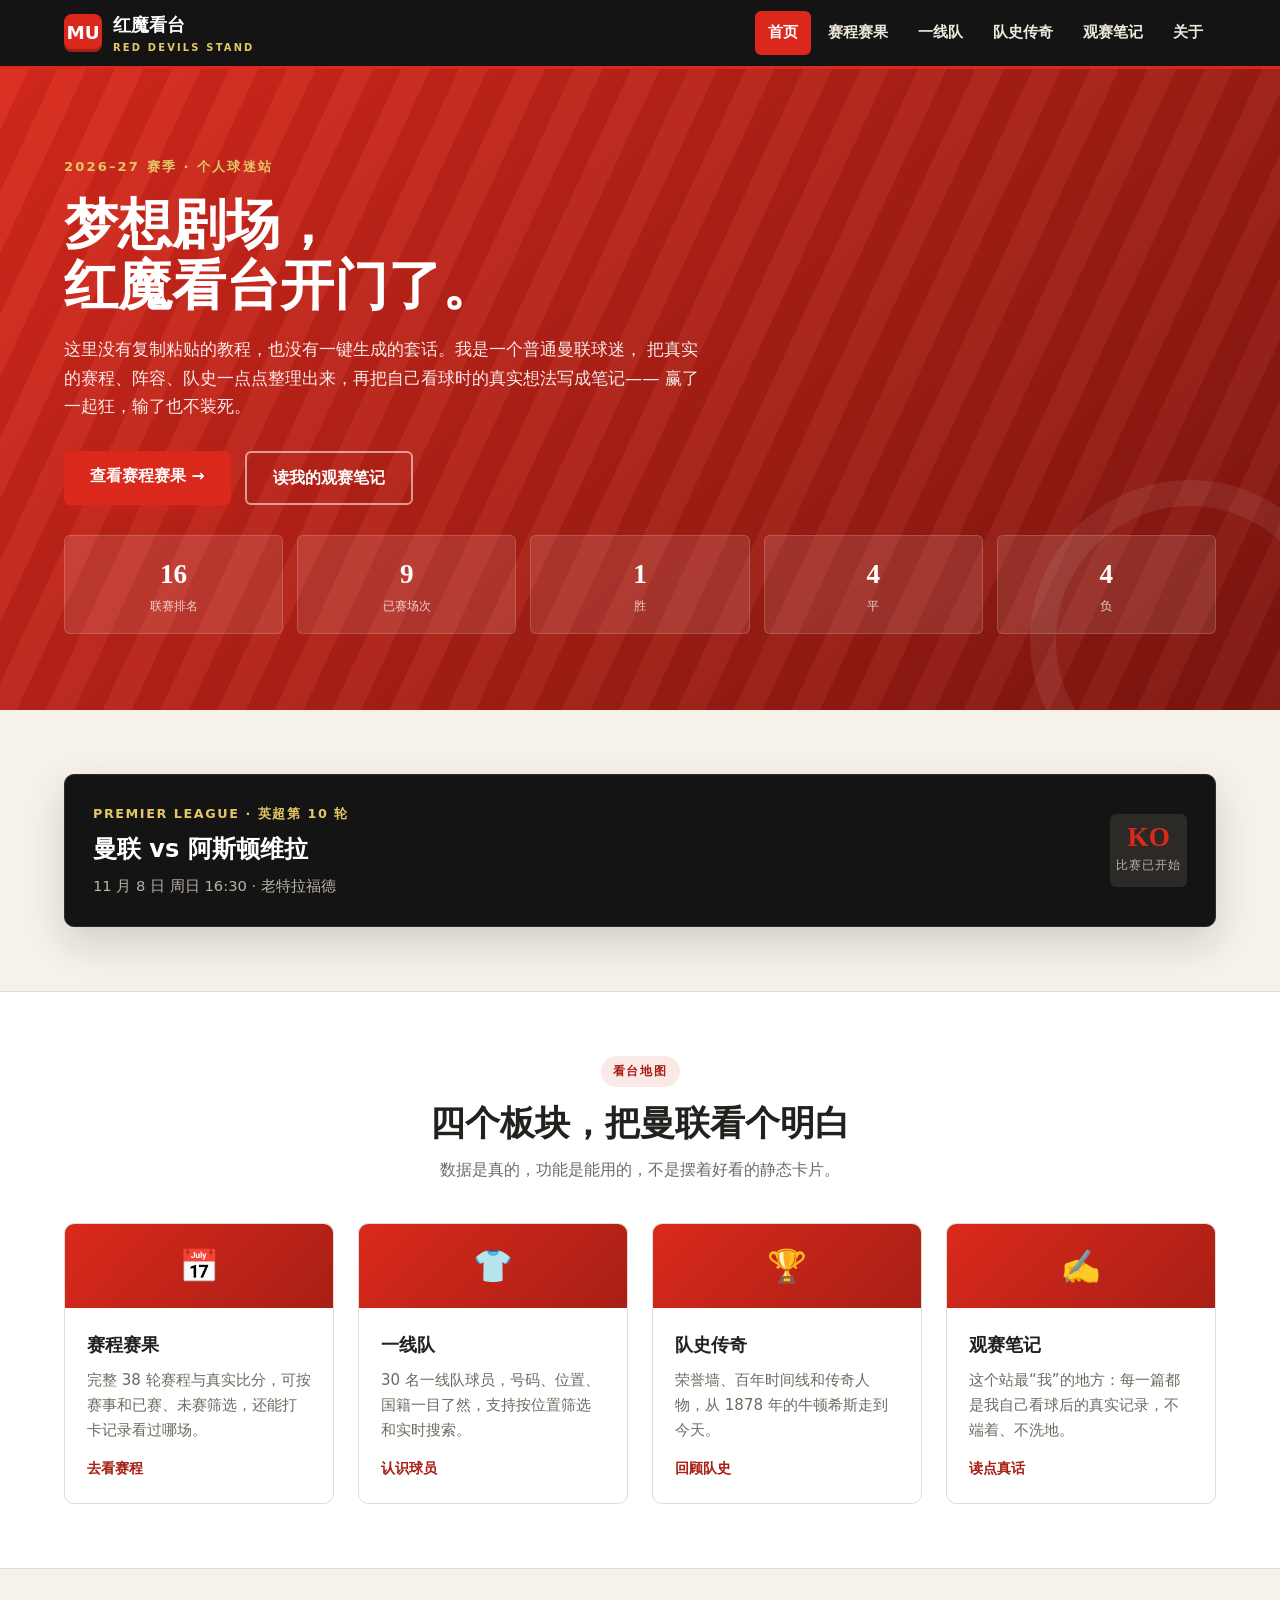
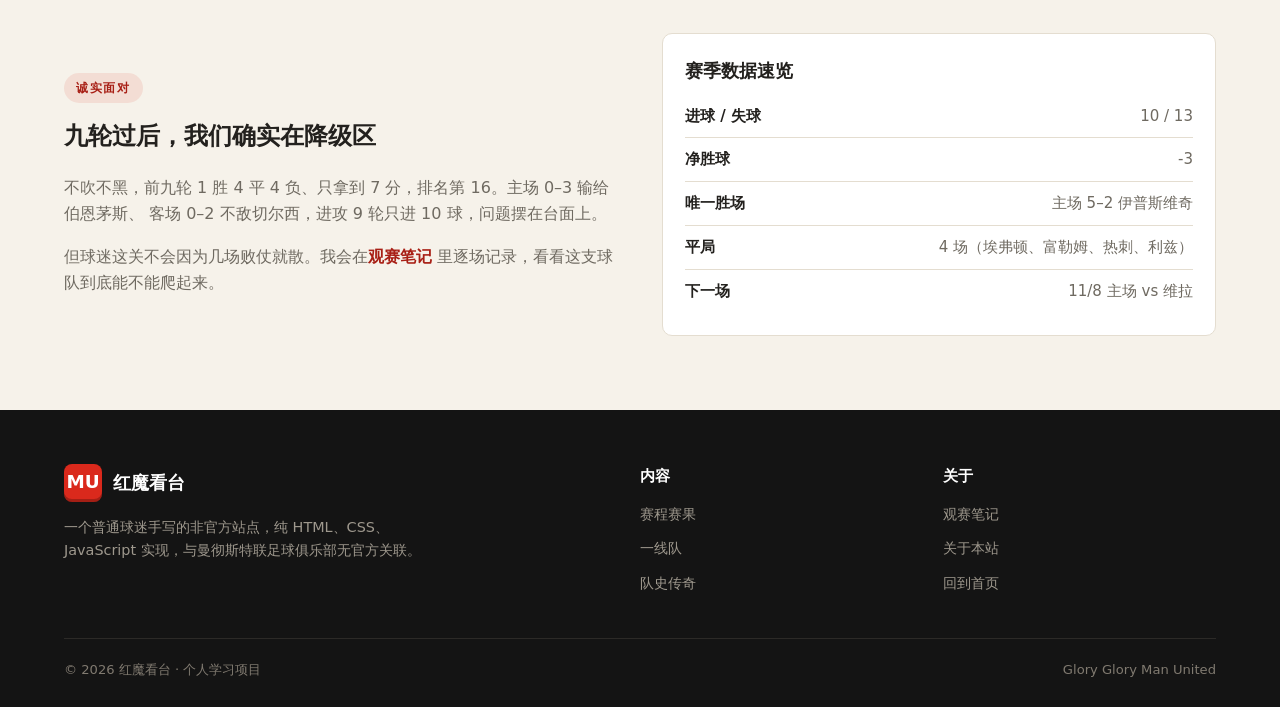
==== index.html @ fd23406c "完成首页：hero、实时倒计时、战绩快照与板块入口" ====
<!DOCTYPE html>
<html lang="zh-CN">
<head>
  <meta charset="UTF-8">
  <meta name="viewport" content="width=device-width, initial-scale=1.0">
  <title>红魔看台 · 曼联中文球迷站 | 首页</title>
  <meta name="description" content="一个普通曼联球迷自己写的中文站：真实赛程、一线队阵容、队史传奇与原创观赛笔记，全部手写并托管在 GitHub。">

  <!-- 站点图标 -->
  <link rel="icon" href="images/favicon-32.png" sizes="32x32">
  <link rel="apple-touch-icon" href="images/apple-touch-icon.png">

  <!-- 分享卡片 -->
  <meta property="og:title" content="红魔看台 · 曼联中文球迷站">
  <meta property="og:description" content="真实赛程、阵容、队史与原创观赛笔记，一个普通球迷手写的中文站。">
  <meta property="og:image" content="https://qianniu2007.github.io/red-devils-stand/images/og-image.jpg">
  <meta property="og:url" content="https://qianniu2007.github.io/red-devils-stand/">
  <meta property="og:type" content="website">
  <meta name="twitter:card" content="summary_large_image">

  <link rel="stylesheet" href="css/style.css">
</head>
<body>

  <!-- ===== 顶部导航 ===== -->
  <header class="site-header">
    <div class="container nav-bar">
      <a class="brand" href="index.html">
        <span class="crest">MU</span>
        <span>红魔看台<small>RED DEVILS STAND</small></span>
      </a>
      <button class="nav-toggle" aria-label="切换菜单" aria-expanded="false">
        <span></span><span></span><span></span>
      </button>
      <nav class="nav-links" aria-label="主导航">
        <a href="index.html">首页</a>
        <a href="schedule.html">赛程赛果</a>
        <a href="squad.html">一线队</a>
        <a href="legends.html">队史传奇</a>
        <a href="notes.html">观赛笔记</a>
        <a href="about.html">关于</a>
      </nav>
    </div>
  </header>

  <main>
    <!-- ===== Hero ===== -->
    <section class="hero">
      <div class="container">
        <span class="eyebrow">2026–27 赛季 · 个人球迷站</span>
        <h1>梦想剧场，<br>红魔看台开门了。</h1>
        <p class="lead">
          这里没有复制粘贴的教程，也没有一键生成的套话。我是一个普通曼联球迷，
          把真实的赛程、阵容、队史一点点整理出来，再把自己看球时的真实想法写成笔记——
          赢了一起狂，输了也不装死。
        </p>
        <div class="hero-actions">
          <a href="schedule.html" class="btn btn-primary">查看赛程赛果 →</a>
          <a href="notes.html" class="btn btn-ghost">读我的观赛笔记</a>
        </div>

        <!-- 战绩快照 -->
        <div class="stat-strip">
          <div class="stat-cell"><div class="v">16</div><div class="k">联赛排名</div></div>
          <div class="stat-cell"><div class="v">9</div><div class="k">已赛场次</div></div>
          <div class="stat-cell"><div class="v">1</div><div class="k">胜</div></div>
          <div class="stat-cell"><div class="v">4</div><div class="k">平</div></div>
          <div class="stat-cell"><div class="v">4</div><div class="k">负</div></div>
        </div>
      </div>
    </section>

    <!-- ===== 下一场倒计时 ===== -->
    <section class="section">
      <div class="container">
        <div class="countdown-card reveal">
          <div class="match-meta">
            <div class="comp">PREMIER LEAGUE · 英超第 10 轮</div>
            <h3>曼联 vs 阿斯顿维拉</h3>
            <p>11 月 8 日 周日 16:30 · 老特拉福德</p>
          </div>
          <div id="countdown" aria-label="距离比赛的倒计时"></div>
        </div>
      </div>
    </section>

    <!-- ===== 板块入口 ===== -->
    <section class="section alt">
      <div class="container">
        <div class="section-head center reveal">
          <span class="tag">看台地图</span>
          <h2>四个板块，把曼联看个明白</h2>
          <p>数据是真的，功能是能用的，不是摆着好看的静态卡片。</p>
        </div>
        <div class="grid grid-4">
          <article class="card module-card reveal">
            <div class="icon">📅</div>
            <div class="card-body">
              <h3>赛程赛果</h3>
              <p>完整 38 轮赛程与真实比分，可按赛事和已赛、未赛筛选，还能打卡记录看过哪场。</p>
              <a class="go" href="schedule.html">去看赛程</a>
            </div>
          </article>
          <article class="card module-card reveal">
            <div class="icon">👕</div>
            <div class="card-body">
              <h3>一线队</h3>
              <p>30 名一线队球员，号码、位置、国籍一目了然，支持按位置筛选和实时搜索。</p>
              <a class="go" href="squad.html">认识球员</a>
            </div>
          </article>
          <article class="card module-card reveal">
            <div class="icon">🏆</div>
            <div class="card-body">
              <h3>队史传奇</h3>
              <p>荣誉墙、百年时间线和传奇人物，从 1878 年的牛顿希斯走到今天。</p>
              <a class="go" href="legends.html">回顾队史</a>
            </div>
          </article>
          <article class="card module-card reveal">
            <div class="icon">✍️</div>
            <div class="card-body">
              <h3>观赛笔记</h3>
              <p>这个站最“我”的地方：每一篇都是我自己看球后的真实记录，不端着、不洗地。</p>
              <a class="go" href="notes.html">读点真话</a>
            </div>
          </article>
        </div>
      </div>
    </section>

    <!-- ===== 数据看赛季 ===== -->
    <section class="section">
      <div class="container">
        <div class="grid grid-2" style="align-items:center; gap:44px;">
          <div class="reveal">
            <span class="tag">诚实面对</span>
            <h2 style="margin-bottom:18px;">九轮过后，我们确实在降级区</h2>
            <p style="color:var(--muted); margin-bottom:16px;">
              不吹不黑，前九轮 1 胜 4 平 4 负、只拿到 7 分，排名第 16。主场 0–3 输给伯恩茅斯、
              客场 0–2 不敌切尔西，进攻 9 轮只进 10 球，问题摆在台面上。
            </p>
            <p style="color:var(--muted);">
              但球迷这关不会因为几场败仗就散。我会在<a href="notes.html" style="color:var(--red-dark);font-weight:700;">观赛笔记</a>
              里逐场记录，看看这支球队到底能不能爬起来。
            </p>
          </div>
          <div class="reveal">
            <div class="card">
              <div class="card-body">
                <h3>赛季数据速览</h3>
                <ul class="tech-list" style="border:none; padding:0;">
                  <li><span>进球 / 失球</span><span>10 / 13</span></li>
                  <li><span>净胜球</span><span>-3</span></li>
                  <li><span>唯一胜场</span><span>主场 5–2 伊普斯维奇</span></li>
                  <li><span>平局</span><span>4 场（埃弗顿、富勒姆、热刺、利兹）</span></li>
                  <li><span>下一场</span><span>11/8 主场 vs 维拉</span></li>
                </ul>
              </div>
            </div>
          </div>
        </div>
      </div>
    </section>
  </main>

  <!-- ===== 页脚 ===== -->
  <footer class="site-footer">
    <div class="container">
      <div class="footer-grid">
        <div>
          <a class="brand" href="index.html">
            <span class="crest">MU</span>
            <span>红魔看台</span>
          </a>
          <p>一个普通球迷手写的非官方站点，纯 HTML、CSS、JavaScript 实现，与曼彻斯特联足球俱乐部无官方关联。</p>
        </div>
        <div>
          <h4>内容</h4>
          <ul>
            <li><a href="schedule.html">赛程赛果</a></li>
            <li><a href="squad.html">一线队</a></li>
            <li><a href="legends.html">队史传奇</a></li>
          </ul>
        </div>
        <div>
          <h4>关于</h4>
          <ul>
            <li><a href="notes.html">观赛笔记</a></li>
            <li><a href="about.html">关于本站</a></li>
            <li><a href="index.html">回到首页</a></li>
          </ul>
        </div>
      </div>
      <div class="footer-bottom">
        <span>© <span data-year>2026</span> 红魔看台 · 个人学习项目</span>
        <span>Glory Glory Man United</span>
      </div>
    </div>
  </footer>

  <button class="to-top" aria-label="回到顶部">↑</button>
  <script src="data/team-data.js"></script>
  <script src="js/main.js"></script>
</body>
</html>
---- css/style.css ----
/* ============================================================
   红魔看台 · 样式表
   设计语言：曼联红 + 墨黑 + 米白 + 复古金，看台杂志风。
   全部手写，无任何框架。移动端优先的响应式布局。
   ============================================================ */

/* ---------- 设计变量 ---------- */
:root {
  --red: #DA291C;
  --red-dark: #A81F15;
  --red-deep: #7C150E;
  --gold: #C9A227;
  --gold-soft: #E3C766;
  --ink: #141414;
  --charcoal: #1F1D1B;
  --steel: #2C2A27;
  --cream: #F6F2EA;
  --paper: #FFFFFF;
  --line: #E4DDD0;
  --text: #23211E;
  --muted: #6F6A61;
  --win: #15803D;
  --draw: #9A6A12;
  --loss: #B91C1C;
  --shadow: 0 6px 22px rgba(20, 20, 20, 0.08);
  --shadow-lg: 0 16px 40px rgba(20, 20, 20, 0.16);
  --radius: 10px;
  --radius-sm: 6px;
  --maxw: 1180px;
  --font: "Segoe UI", "Microsoft YaHei", "PingFang SC", system-ui, -apple-system, sans-serif;
  --font-serif: Georgia, "Times New Roman", "Songti SC", serif;
}

/* ---------- 重置 ---------- */
*, *::before, *::after { margin: 0; padding: 0; box-sizing: border-box; }
html { scroll-behavior: smooth; -webkit-text-size-adjust: 100%; }
body {
  font-family: var(--font);
  color: var(--text);
  background: var(--cream);
  line-height: 1.65;
  font-size: 16px;
}
img { max-width: 100%; display: block; }
a { color: inherit; text-decoration: none; }
ul, ol { list-style: none; }
button { font-family: inherit; cursor: pointer; border: none; background: none; }
input, select { font-family: inherit; font-size: 1rem; }
:focus-visible { outline: 3px solid var(--gold); outline-offset: 2px; }

/* ---------- 通用容器 ---------- */
.container { width: 90%; max-width: var(--maxw); margin: 0 auto; }
.section { padding: 64px 0; }
.section.alt { background: var(--paper); border-top: 1px solid var(--line); border-bottom: 1px solid var(--line); }

.section-head { max-width: 720px; margin-bottom: 40px; }
.section-head.center { margin-left: auto; margin-right: auto; text-align: center; }
.tag {
  display: inline-block;
  font-size: 0.78rem;
  font-weight: 700;
  letter-spacing: 0.14em;
  text-transform: uppercase;
  color: var(--red-dark);
  background: rgba(218, 41, 28, 0.1);
  padding: 5px 12px;
  border-radius: 999px;
  margin-bottom: 14px;
}
.section-head h2 { font-size: clamp(1.5rem, 3.4vw, 2.2rem); line-height: 1.25; margin-bottom: 12px; }
.section-head p { color: var(--muted); }

/* ---------- 顶部导航 ---------- */
.site-header {
  position: sticky;
  top: 0;
  z-index: 100;
  background: var(--ink);
  border-bottom: 3px solid var(--red);
}
.nav-bar { display: flex; align-items: center; justify-content: space-between; min-height: 66px; }
.brand { display: flex; align-items: center; gap: 11px; color: #fff; font-weight: 800; font-size: 1.12rem; }
.brand .crest {
  width: 38px; height: 38px;
  display: grid; place-items: center;
  background: var(--red);
  border-radius: 8px;
  font-size: 1.15rem;
  box-shadow: inset 0 -3px 0 rgba(0,0,0,0.25);
}
.brand small { display: block; font-size: 0.62rem; letter-spacing: 0.22em; color: var(--gold-soft); font-weight: 600; }

.nav-links { display: flex; gap: 4px; }
.nav-links a {
  color: #EDE7DC;
  font-weight: 600;
  font-size: 0.95rem;
  padding: 9px 13px;
  border-radius: var(--radius-sm);
  transition: background 0.18s, color 0.18s;
}
.nav-links a:hover { background: rgba(218, 41, 28, 0.22); color: #fff; }
.nav-links a.active { background: var(--red); color: #fff; }

.nav-toggle { display: none; flex-direction: column; gap: 5px; padding: 8px; }
.nav-toggle span { width: 25px; height: 3px; background: #fff; border-radius: 2px; transition: transform 0.25s, opacity 0.25s; }
.nav-toggle.open span:nth-child(1) { transform: translateY(8px) rotate(45deg); }
.nav-toggle.open span:nth-child(2) { opacity: 0; }
.nav-toggle.open span:nth-child(3) { transform: translateY(-8px) rotate(-45deg); }

/* ---------- 按钮 ---------- */
.btn {
  display: inline-block;
  font-weight: 700;
  padding: 12px 26px;
  border-radius: var(--radius-sm);
  transition: transform 0.15s, box-shadow 0.18s, background 0.18s;
  font-size: 0.98rem;
}
.btn:active { transform: translateY(1px); }
.btn-primary { background: var(--red); color: #fff; box-shadow: 0 8px 20px rgba(218,41,28,0.32); }
.btn-primary:hover { background: var(--red-dark); }
.btn-ghost { background: transparent; color: #fff; border: 2px solid rgba(255,255,255,0.55); }
.btn-ghost:hover { border-color: #fff; background: rgba(255,255,255,0.1); }
.btn-dark { background: var(--ink); color: #fff; }
.btn-dark:hover { background: var(--charcoal); }

/* ---------- 首页 Hero ---------- */
.hero {
  position: relative;
  color: #fff;
  background:
    repeating-linear-gradient(115deg, rgba(255,255,255,0.035) 0 26px, rgba(0,0,0,0.05) 26px 52px),
    linear-gradient(135deg, var(--red) 0%, var(--red-dark) 55%, var(--red-deep) 100%);
  padding: 84px 0 76px;
  overflow: hidden;
}
.hero::after {
  content: "";
  position: absolute; right: -70px; bottom: -90px;
  width: 320px; height: 320px;
  border: 26px solid rgba(255,255,255,0.07);
  border-radius: 50%;
}
.hero .eyebrow { font-size: 0.82rem; letter-spacing: 0.16em; color: var(--gold-soft); font-weight: 700; }
.hero h1 { font-size: clamp(2rem, 5.4vw, 3.4rem); line-height: 1.12; margin: 16px 0 18px; font-weight: 800; }
.hero .lead { max-width: 640px; color: rgba(255,255,255,0.9); font-size: 1.08rem; }
.hero-actions { display: flex; flex-wrap: wrap; gap: 14px; margin-top: 30px; }

/* ---------- 倒计时 ---------- */
.countdown-card {
  background: var(--ink);
  border: 1px solid var(--steel);
  border-radius: var(--radius);
  padding: 28px;
  color: #fff;
  display: grid;
  grid-template-columns: 1fr auto;
  gap: 20px;
  align-items: center;
  box-shadow: var(--shadow-lg);
}
.countdown-card .match-meta .comp { color: var(--gold-soft); font-size: 0.8rem; font-weight: 700; letter-spacing: 0.12em; }
.countdown-card .match-meta h3 { font-size: 1.5rem; margin: 6px 0 4px; }
.countdown-card .match-meta p { color: #B9B2A6; font-size: 0.92rem; }
#countdown { display: flex; gap: 10px; }
#countdown .unit { text-align: center; min-width: 62px; background: var(--steel); border-radius: var(--radius-sm); padding: 10px 6px; }
#countdown .num { display: block; font-size: 1.7rem; font-weight: 800; color: var(--red); font-family: var(--font-serif); line-height: 1; }
#countdown .unit-label { font-size: 0.72rem; color: #B9B2A6; letter-spacing: 0.08em; }

/* ---------- 战绩快照 ---------- */
.stat-strip { display: grid; grid-template-columns: repeat(5, 1fr); gap: 14px; margin-top: 30px; }
.stat-cell { background: rgba(255,255,255,0.1); border: 1px solid rgba(255,255,255,0.16); border-radius: var(--radius-sm); padding: 16px 10px; text-align: center; }
.stat-cell .v { font-size: 1.7rem; font-weight: 800; font-family: var(--font-serif); }
.stat-cell .k { font-size: 0.78rem; color: rgba(255,255,255,0.78); }

/* ---------- 卡片网格 ---------- */
.grid { display: grid; gap: 24px; }
.grid-3 { grid-template-columns: repeat(3, 1fr); }
.grid-4 { grid-template-columns: repeat(4, 1fr); }
.grid-2 { grid-template-columns: repeat(2, 1fr); }

.card {
  background: var(--paper);
  border: 1px solid var(--line);
  border-radius: var(--radius);
  overflow: hidden;
  transition: transform 0.18s, box-shadow 0.18s;
}
.card:hover { transform: translateY(-4px); box-shadow: var(--shadow); }
.card .card-body { padding: 22px; }
.card h3 { font-size: 1.15rem; margin-bottom: 8px; }
.card p { color: var(--muted); font-size: 0.94rem; }
.card .go { display: inline-block; margin-top: 14px; color: var(--red-dark); font-weight: 700; font-size: 0.9rem; }
.card .go:hover { text-decoration: underline; }
.module-card .icon {
  height: 84px; display: grid; place-items: center;
  font-size: 2rem; font-weight: 800; color: #fff;
  background: linear-gradient(135deg, var(--red), var(--red-dark));
  font-family: var(--font-serif);
}

/* ---------- 筛选控件 ---------- */
.filter-bar { display: flex; flex-wrap: wrap; gap: 10px; margin-bottom: 28px; align-items: center; }
.filter-btn {
  padding: 8px 18px;
  border-radius: 999px;
  border: 2px solid var(--line);
  background: var(--paper);
  color: var(--muted);
  font-weight: 700;
  font-size: 0.9rem;
  transition: all 0.16s;
}
.filter-btn:hover { border-color: var(--red); color: var(--red-dark); }
.filter-btn.active { background: var(--ink); border-color: var(--ink); color: #fff; }
.search-box { margin-left: auto; position: relative; }
.search-box input {
  padding: 10px 14px 10px 38px;
  border: 2px solid var(--line);
  border-radius: 999px;
  background: var(--paper);
  width: 230px;
  transition: border-color 0.16s;
}
.search-box input:focus { border-color: var(--red); outline: none; }
.search-box::before { content: "🔍"; position: absolute; left: 13px; top: 50%; transform: translateY(-50%); font-size: 0.85rem; }

/* ---------- 赛程列表 ---------- */
.match-list { display: grid; gap: 12px; }
.match-row {
  display: grid;
  grid-template-columns: 118px 40px 1fr auto 1fr;
  align-items: center;
  gap: 14px;
  background: var(--paper);
  border: 1px solid var(--line);
  border-radius: var(--radius-sm);
  padding: 14px 18px;
  transition: box-shadow 0.16s;
}
.match-row:hover { box-shadow: var(--shadow); }
.match-row .date { font-size: 0.85rem; color: var(--muted); }
.match-row .date .d { display: block; font-weight: 800; color: var(--text); font-size: 1.02rem; }
.badge {
  width: 34px; height: 34px;
  display: grid; place-items: center;
  border-radius: 50%;
  font-weight: 800; color: #fff; font-size: 0.82rem;
}
.badge.win { background: var(--win); }
.badge.draw { background: var(--draw); }
.badge.loss { background: var(--loss); }
.badge.ucl { background: var(--ink); }
.team { font-weight: 600; }
.team.home { text-align: right; }
.team .u-tag { color: var(--red); font-size: 0.75rem; font-weight: 800; margin-left: 6px; }
.score {
  font-family: var(--font-serif);
  font-weight: 800; font-size: 1.25rem;
  background: var(--cream);
  border: 1px solid var(--line);
  border-radius: var(--radius-sm);
  padding: 5px 14px;
  text-align: center;
  min-width: 72px;
}
.score.unplayed { color: var(--muted); background: transparent; font-family: var(--font); font-weight: 600; font-size: 0.9rem; }
.match-venue { font-size: 0.8rem; color: var(--muted); text-align: right; }
.check-btn {
  justify-self: end;
  font-size: 0.82rem; font-weight: 700;
  padding: 7px 14px; border-radius: 999px;
  border: 2px solid var(--line); color: var(--muted);
  transition: all 0.15s;
}
.check-btn:hover { border-color: var(--red); color: var(--red-dark); }
.check-btn.watched { background: var(--win); border-color: var(--win); color: #fff; }
.empty-note { text-align: center; color: var(--muted); padding: 50px 0; font-size: 1rem; }

/* ---------- 阵容卡片 ---------- */
.player-card {
  background: var(--paper);
  border: 1px solid var(--line);
  border-radius: var(--radius);
  padding: 20px 16px;
  text-align: center;
  position: relative;
  transition: transform 0.17s, box-shadow 0.17s;
}
.player-card:hover { transform: translateY(-4px); box-shadow: var(--shadow); }
.player-card .number {
  font-family: var(--font-serif);
  font-size: 2.4rem; font-weight: 800;
  color: var(--red);
  line-height: 1;
}
.player-card .pname { font-weight: 700; margin-top: 10px; font-size: 1.02rem; }
.player-card .nation { font-size: 0.82rem; color: var(--muted); margin-top: 3px; }
.player-card .pos-tag {
  position: absolute; top: 12px; left: 12px;
  font-size: 0.68rem; font-weight: 800; letter-spacing: 0.1em;
  background: var(--ink); color: #fff;
  padding: 3px 8px; border-radius: 5px;
}
.player-card .captain { position: absolute; top: 12px; right: 12px; font-size: 0.85rem; }

/* ---------- 荣誉墙 ---------- */
.honour-grid { display: grid; grid-template-columns: repeat(3, 1fr); gap: 22px; }
.honour-card {
  background: var(--ink);
  color: #fff;
  border-radius: var(--radius);
  padding: 30px 22px;
  text-align: center;
  border-top: 4px solid var(--gold);
}
.honour-card .big { font-size: 3rem; font-weight: 800; font-family: var(--font-serif); color: var(--gold-soft); line-height: 1; }
.honour-card h3 { margin: 12px 0 6px; font-size: 1.08rem; }
.honour-card p { color: #B9B2A6; font-size: 0.85rem; }

/* ---------- 时间线 ---------- */
.timeline { position: relative; padding-left: 30px; }
.timeline::before { content: ""; position: absolute; left: 8px; top: 6px; bottom: 6px; width: 3px; background: var(--line); }
.timeline-item { position: relative; margin-bottom: 30px; }
.timeline-item::before {
  content: ""; position: absolute; left: -30px; top: 4px;
  width: 19px; height: 19px; border-radius: 50%;
  background: var(--red); border: 4px solid var(--cream);
  box-shadow: 0 0 0 2px var(--red);
}
.timeline-item .when { font-weight: 800; color: var(--red-dark); font-size: 0.92rem; }
.timeline-item h4 { margin: 4px 0; font-size: 1.12rem; }
.timeline-item p { color: var(--muted); font-size: 0.94rem; }

/* ---------- 传奇卡片 ---------- */
.legend-card { background: var(--paper); border: 1px solid var(--line); border-radius: var(--radius); padding: 24px; }
.legend-card .era { font-size: 0.8rem; color: var(--gold); font-weight: 700; letter-spacing: 0.08em; }
.legend-card h3 { margin: 6px 0 2px; font-size: 1.2rem; }
.legend-card .lpos { font-size: 0.82rem; color: var(--muted); margin-bottom: 12px; }
.legend-card p { font-size: 0.92rem; color: var(--text); }

/* ---------- 观赛笔记 ---------- */
.note-article { background: var(--paper); border: 1px solid var(--line); border-radius: var(--radius); padding: 34px; margin-bottom: 26px; }
.note-article .meta { display: flex; flex-wrap: wrap; gap: 10px; align-items: center; margin-bottom: 16px; font-size: 0.84rem; color: var(--muted); }
.note-article h2 { font-size: 1.5rem; line-height: 1.3; margin-bottom: 16px; }
.note-article p { margin-bottom: 14px; }
.note-article blockquote {
  border-left: 4px solid var(--red);
  background: var(--cream);
  padding: 14px 18px;
  margin: 18px 0;
  border-radius: 0 var(--radius-sm) var(--radius-sm) 0;
  font-style: italic;
  color: var(--charcoal);
}
.note-label { display: inline-block; font-size: 0.75rem; font-weight: 700; background: rgba(218,41,28,0.1); color: var(--red-dark); padding: 3px 10px; border-radius: 999px; }
.placeholder-note {
  border: 2px dashed var(--line);
  border-radius: var(--radius);
  padding: 40px; text-align: center; color: var(--muted);
  background: rgba(255,255,255,0.5);
}

/* ---------- 关于页 ---------- */
.about-grid { display: grid; grid-template-columns: 1.4fr 1fr; gap: 40px; align-items: start; }
.about-text p { margin-bottom: 16px; }
.tech-list { background: var(--paper); border: 1px solid var(--line); border-radius: var(--radius); padding: 26px; }
.tech-list h3 { margin-bottom: 14px; }
.tech-list li { padding: 9px 0; border-bottom: 1px solid var(--line); font-size: 0.94rem; display: flex; justify-content: space-between; gap: 12px; }
.tech-list li:last-child { border-bottom: none; }
.tech-list li span:first-child { font-weight: 700; }
.tech-list li span:last-child { color: var(--muted); text-align: right; }

/* ---------- 页脚 ---------- */
.site-footer { background: var(--ink); color: #CFC9BE; padding: 54px 0 26px; margin-top: 10px; }
.footer-grid { display: grid; grid-template-columns: 2fr 1fr 1fr; gap: 30px; margin-bottom: 34px; }
.site-footer .brand { margin-bottom: 14px; }
.site-footer p { font-size: 0.9rem; color: #9E988D; max-width: 380px; }
.site-footer h4 { color: #fff; font-size: 0.95rem; margin-bottom: 12px; }
.site-footer li { margin-bottom: 8px; }
.site-footer li a { font-size: 0.9rem; color: #9E988D; }
.site-footer li a:hover { color: var(--red); }
.footer-bottom { border-top: 1px solid var(--steel); padding-top: 20px; display: flex; justify-content: space-between; flex-wrap: wrap; gap: 10px; font-size: 0.82rem; color: #807A70; }

/* ---------- 回到顶部 ---------- */
.to-top {
  position: fixed; right: 24px; bottom: 24px;
  width: 46px; height: 46px; border-radius: 50%;
  background: var(--red); color: #fff;
  font-size: 1.2rem; font-weight: 800;
  box-shadow: var(--shadow-lg);
  opacity: 0; visibility: hidden;
  transition: opacity 0.2s, transform 0.2s;
  z-index: 90;
}
.to-top.show { opacity: 1; visibility: visible; }
.to-top:hover { background: var(--red-dark); transform: translateY(-3px); }

/* ---------- 入场动画 ---------- */
.reveal { opacity: 0; transform: translateY(24px); transition: opacity 0.6s ease, transform 0.6s ease; }
.reveal.in { opacity: 1; transform: none; }

/* ---------- 响应式 ---------- */
@media (max-width: 960px) {
  .grid-4 { grid-template-columns: repeat(2, 1fr); }
  .grid-3 { grid-template-columns: repeat(2, 1fr); }
  .honour-grid { grid-template-columns: repeat(2, 1fr); }
  .about-grid { grid-template-columns: 1fr; }
  .footer-grid { grid-template-columns: 1fr 1fr; }
}

@media (max-width: 760px) {
  .nav-toggle { display: flex; }
  .nav-links {
    position: absolute; top: 66px; left: 0; right: 0;
    flex-direction: column; gap: 0;
    background: var(--ink);
    border-bottom: 3px solid var(--red);
    max-height: 0; overflow: hidden;
    transition: max-height 0.3s ease;
  }
  .nav-links.open { max-height: 420px; }
  .nav-links a { padding: 15px 6%; border-radius: 0; border-bottom: 1px solid var(--steel); }

  .countdown-card { grid-template-columns: 1fr; }
  #countdown { flex-wrap: wrap; }
  .stat-strip { grid-template-columns: repeat(2, 1fr); }
  .grid-2, .grid-3, .grid-4, .honour-grid { grid-template-columns: 1fr; }
  .search-box { margin-left: 0; width: 100%; }
  .search-box input { width: 100%; }

  .match-row { grid-template-columns: 1fr auto; gap: 10px; }
  .match-row .date { grid-column: 1 / -1; }
  .match-row .badge { display: none; }
  .match-row .team.home { text-align: left; order: 2; }
  .match-row .score { order: 3; }
  .match-row .team.away { order: 4; }
  .match-row .match-venue, .check-btn { grid-column: 1 / -1; text-align: left; justify-self: start; }
  .footer-grid { grid-template-columns: 1fr; }
  .note-article { padding: 24px 18px; }
}

@media (prefers-reduced-motion: reduce) {
  html { scroll-behavior: auto; }
  *, *::before, *::after { transition: none !important; animation: none !important; }
  .reveal { opacity: 1; transform: none; }
}
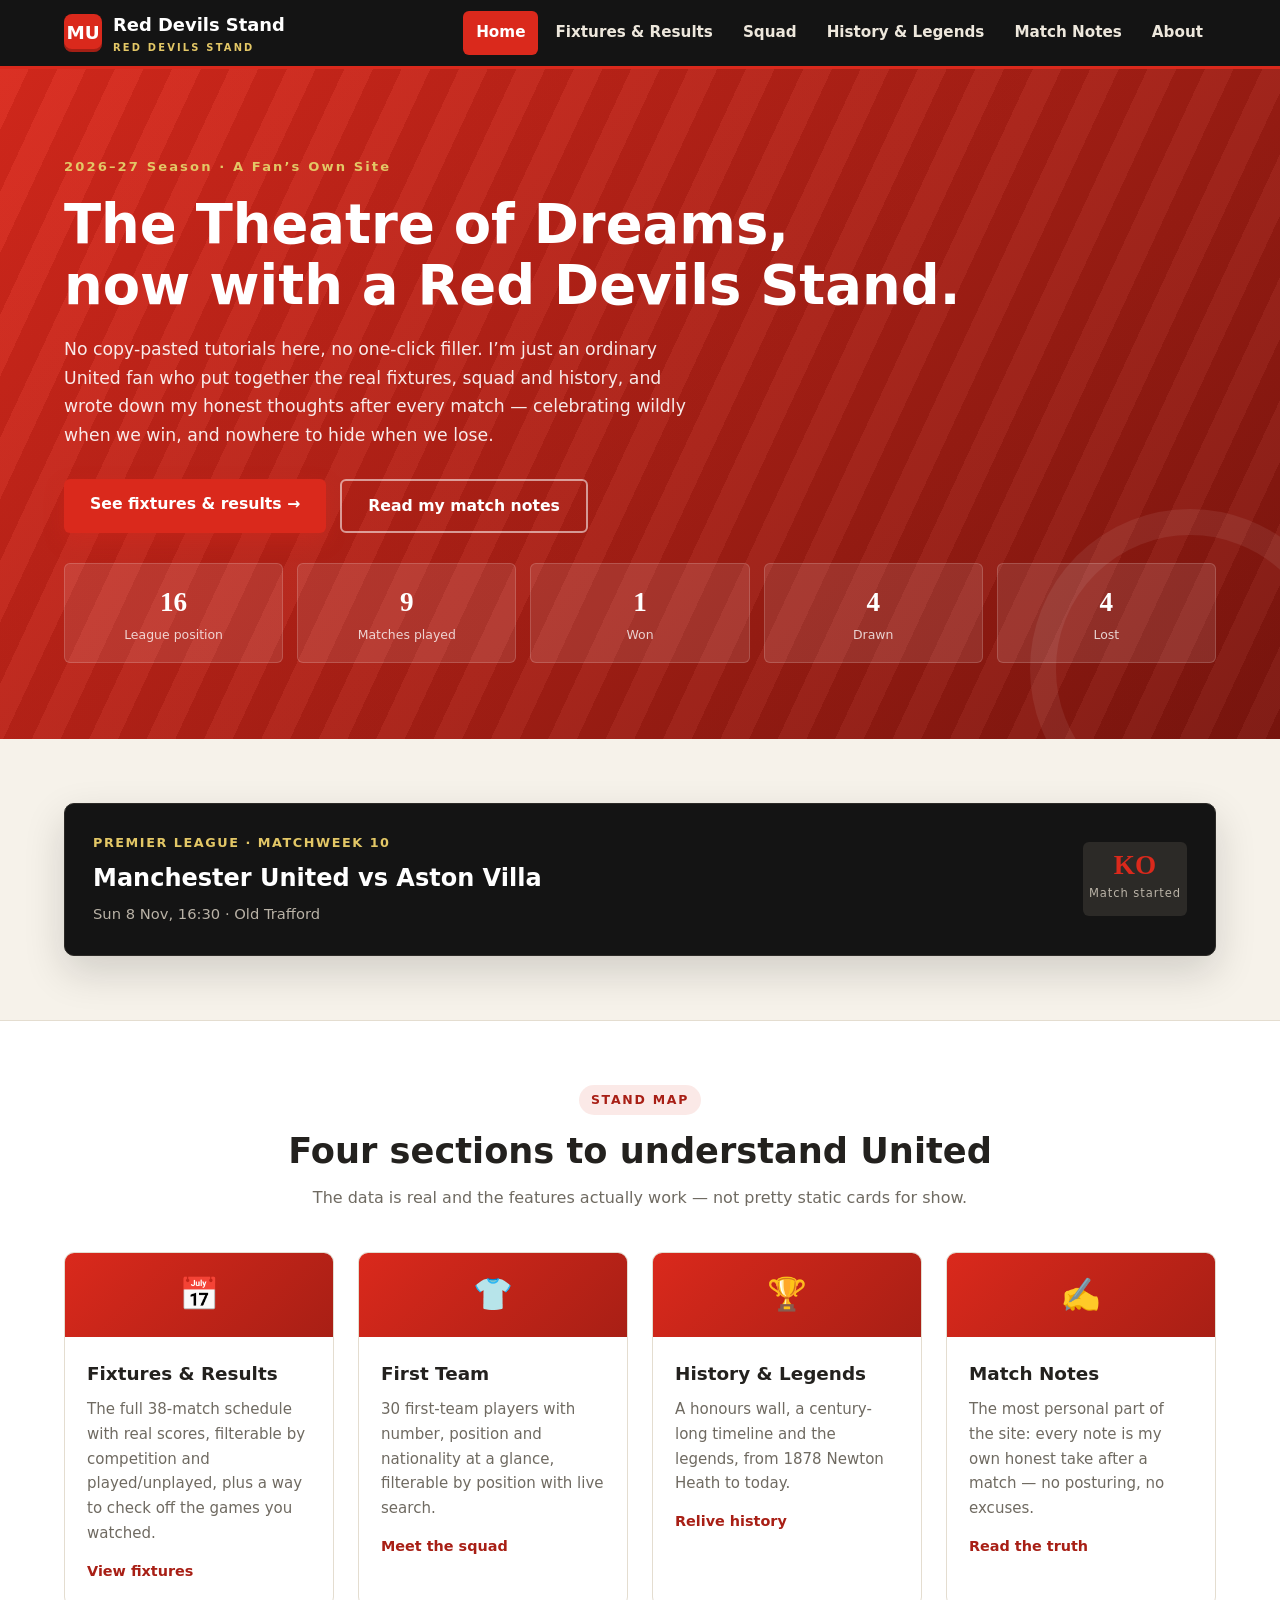
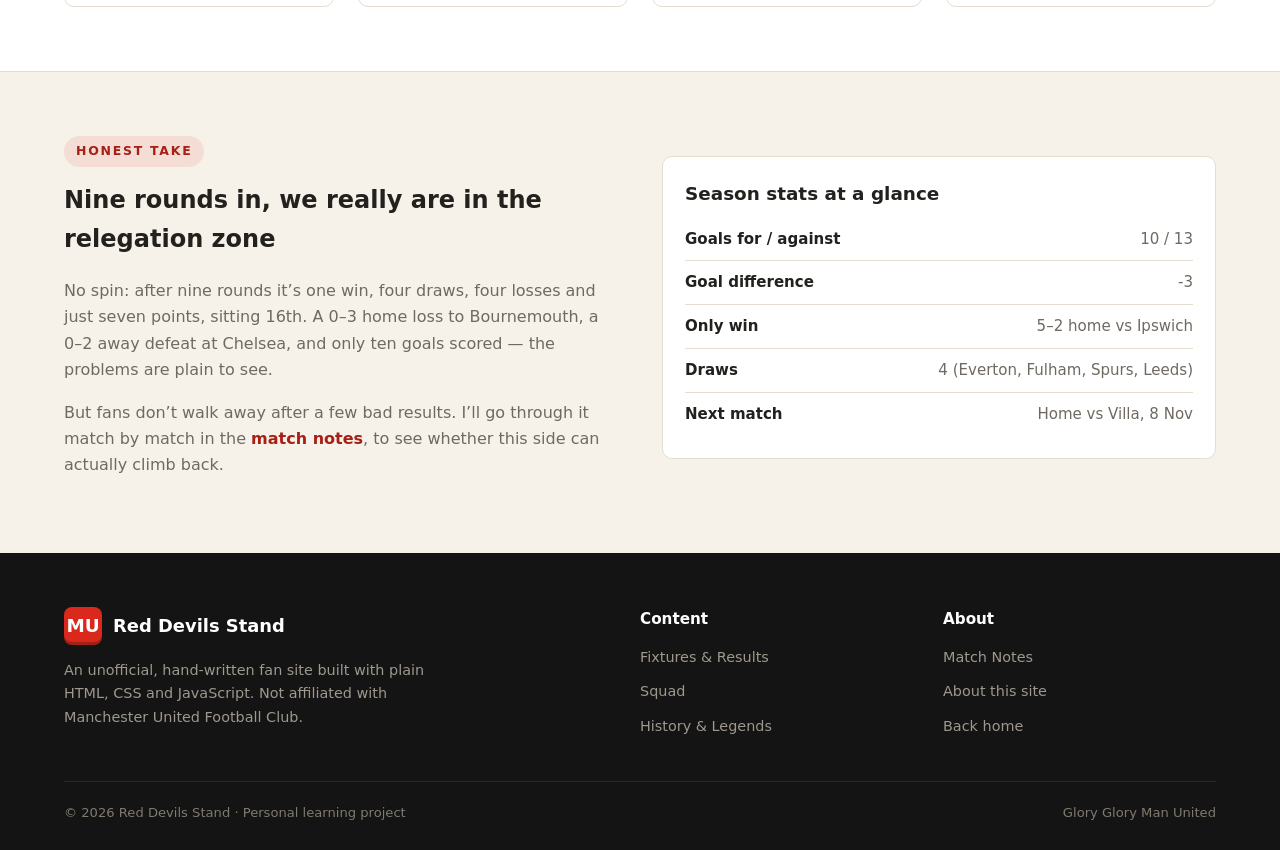
==== commit af3590ab: "Localize the entire site to English (pages, data layer, JS UI, OG image)" ====
--- a/index.html
+++ b/index.html
@@ -1,18 +1,18 @@
 <!DOCTYPE html>
-<html lang="zh-CN">
+<html lang="en">
 <head>
   <meta charset="UTF-8">
   <meta name="viewport" content="width=device-width, initial-scale=1.0">
-  <title>红魔看台 · 曼联中文球迷站 | 首页</title>
-  <meta name="description" content="一个普通曼联球迷自己写的中文站：真实赛程、一线队阵容、队史传奇与原创观赛笔记，全部手写并托管在 GitHub。">
-
-  <!-- 站点图标 -->
+  <title>Red Devils Stand · A Manchester United Fan Site | Home</title>
+  <meta name="description" content="A fan's own site built from scratch: real fixtures, the first-team squad, club history and original match notes, hand-written and hosted on GitHub.">
+
+  <!-- Site icons -->
   <link rel="icon" href="images/favicon-32.png" sizes="32x32">
   <link rel="apple-touch-icon" href="images/apple-touch-icon.png">
 
-  <!-- 分享卡片 -->
-  <meta property="og:title" content="红魔看台 · 曼联中文球迷站">
-  <meta property="og:description" content="真实赛程、阵容、队史与原创观赛笔记，一个普通球迷手写的中文站。">
+  <!-- Share card -->
+  <meta property="og:title" content="Red Devils Stand · A Manchester United Fan Site">
+  <meta property="og:description" content="Real fixtures, squad, history and original match notes — a fan's own hand-written site.">
   <meta property="og:image" content="https://qianniu2007.github.io/red-devils-stand/images/og-image.jpg">
   <meta property="og:url" content="https://qianniu2007.github.io/red-devils-stand/">
   <meta property="og:type" content="website">
@@ -22,23 +22,23 @@
 </head>
 <body>
 
-  <!-- ===== 顶部导航 ===== -->
+  <!-- ===== Top navigation ===== -->
   <header class="site-header">
     <div class="container nav-bar">
       <a class="brand" href="index.html">
         <span class="crest">MU</span>
-        <span>红魔看台<small>RED DEVILS STAND</small></span>
+        <span>Red Devils Stand<small>RED DEVILS STAND</small></span>
       </a>
-      <button class="nav-toggle" aria-label="切换菜单" aria-expanded="false">
+      <button class="nav-toggle" aria-label="Toggle menu" aria-expanded="false">
         <span></span><span></span><span></span>
       </button>
-      <nav class="nav-links" aria-label="主导航">
-        <a href="index.html">首页</a>
-        <a href="schedule.html">赛程赛果</a>
-        <a href="squad.html">一线队</a>
-        <a href="legends.html">队史传奇</a>
-        <a href="notes.html">观赛笔记</a>
-        <a href="about.html">关于</a>
+      <nav class="nav-links" aria-label="Main navigation">
+        <a href="index.html">Home</a>
+        <a href="schedule.html">Fixtures &amp; Results</a>
+        <a href="squad.html">Squad</a>
+        <a href="legends.html">History &amp; Legends</a>
+        <a href="notes.html">Match Notes</a>
+        <a href="about.html">About</a>
       </nav>
     </div>
   </header>
@@ -47,114 +47,116 @@
     <!-- ===== Hero ===== -->
     <section class="hero">
       <div class="container">
-        <span class="eyebrow">2026–27 赛季 · 个人球迷站</span>
-        <h1>梦想剧场，<br>红魔看台开门了。</h1>
+        <span class="eyebrow">2026–27 Season · A Fan&rsquo;s Own Site</span>
+        <h1>The Theatre of Dreams,<br>now with a Red Devils Stand.</h1>
         <p class="lead">
-          这里没有复制粘贴的教程，也没有一键生成的套话。我是一个普通曼联球迷，
-          把真实的赛程、阵容、队史一点点整理出来，再把自己看球时的真实想法写成笔记——
-          赢了一起狂，输了也不装死。
+          No copy-pasted tutorials here, no one-click filler. I&rsquo;m just an ordinary United fan who put
+          together the real fixtures, squad and history, and wrote down my honest thoughts after every
+          match &mdash; celebrating wildly when we win, and nowhere to hide when we lose.
         </p>
         <div class="hero-actions">
-          <a href="schedule.html" class="btn btn-primary">查看赛程赛果 →</a>
-          <a href="notes.html" class="btn btn-ghost">读我的观赛笔记</a>
-        </div>
-
-        <!-- 战绩快照 -->
+          <a href="schedule.html" class="btn btn-primary">See fixtures &amp; results &rarr;</a>
+          <a href="notes.html" class="btn btn-ghost">Read my match notes</a>
+        </div>
+
+        <!-- Record snapshot -->
         <div class="stat-strip">
-          <div class="stat-cell"><div class="v">16</div><div class="k">联赛排名</div></div>
-          <div class="stat-cell"><div class="v">9</div><div class="k">已赛场次</div></div>
-          <div class="stat-cell"><div class="v">1</div><div class="k">胜</div></div>
-          <div class="stat-cell"><div class="v">4</div><div class="k">平</div></div>
-          <div class="stat-cell"><div class="v">4</div><div class="k">负</div></div>
-        </div>
-      </div>
-    </section>
-
-    <!-- ===== 下一场倒计时 ===== -->
+          <div class="stat-cell"><div class="v">16</div><div class="k">League position</div></div>
+          <div class="stat-cell"><div class="v">9</div><div class="k">Matches played</div></div>
+          <div class="stat-cell"><div class="v">1</div><div class="k">Won</div></div>
+          <div class="stat-cell"><div class="v">4</div><div class="k">Drawn</div></div>
+          <div class="stat-cell"><div class="v">4</div><div class="k">Lost</div></div>
+        </div>
+      </div>
+    </section>
+
+    <!-- ===== Next match countdown ===== -->
     <section class="section">
       <div class="container">
         <div class="countdown-card reveal">
           <div class="match-meta">
-            <div class="comp">PREMIER LEAGUE · 英超第 10 轮</div>
-            <h3>曼联 vs 阿斯顿维拉</h3>
-            <p>11 月 8 日 周日 16:30 · 老特拉福德</p>
+            <div class="comp">PREMIER LEAGUE &middot; MATCHWEEK 10</div>
+            <h3>Manchester United vs Aston Villa</h3>
+            <p>Sun 8 Nov, 16:30 &middot; Old Trafford</p>
           </div>
-          <div id="countdown" aria-label="距离比赛的倒计时"></div>
-        </div>
-      </div>
-    </section>
-
-    <!-- ===== 板块入口 ===== -->
+          <div id="countdown" aria-label="Countdown to kick-off"></div>
+        </div>
+      </div>
+    </section>
+
+    <!-- ===== Section entries ===== -->
     <section class="section alt">
       <div class="container">
         <div class="section-head center reveal">
-          <span class="tag">看台地图</span>
-          <h2>四个板块，把曼联看个明白</h2>
-          <p>数据是真的，功能是能用的，不是摆着好看的静态卡片。</p>
+          <span class="tag">Stand Map</span>
+          <h2>Four sections to understand United</h2>
+          <p>The data is real and the features actually work &mdash; not pretty static cards for show.</p>
         </div>
         <div class="grid grid-4">
           <article class="card module-card reveal">
             <div class="icon">📅</div>
             <div class="card-body">
-              <h3>赛程赛果</h3>
-              <p>完整 38 轮赛程与真实比分，可按赛事和已赛、未赛筛选，还能打卡记录看过哪场。</p>
-              <a class="go" href="schedule.html">去看赛程</a>
+              <h3>Fixtures &amp; Results</h3>
+              <p>The full 38-match schedule with real scores, filterable by competition and played/unplayed, plus a way to check off the games you watched.</p>
+              <a class="go" href="schedule.html">View fixtures</a>
             </div>
           </article>
           <article class="card module-card reveal">
             <div class="icon">👕</div>
             <div class="card-body">
-              <h3>一线队</h3>
-              <p>30 名一线队球员，号码、位置、国籍一目了然，支持按位置筛选和实时搜索。</p>
-              <a class="go" href="squad.html">认识球员</a>
+              <h3>First Team</h3>
+              <p>30 first-team players with number, position and nationality at a glance, filterable by position with live search.</p>
+              <a class="go" href="squad.html">Meet the squad</a>
             </div>
           </article>
           <article class="card module-card reveal">
             <div class="icon">🏆</div>
             <div class="card-body">
-              <h3>队史传奇</h3>
-              <p>荣誉墙、百年时间线和传奇人物，从 1878 年的牛顿希斯走到今天。</p>
-              <a class="go" href="legends.html">回顾队史</a>
+              <h3>History &amp; Legends</h3>
+              <p>A honours wall, a century-long timeline and the legends, from 1878 Newton Heath to today.</p>
+              <a class="go" href="legends.html">Relive history</a>
             </div>
           </article>
           <article class="card module-card reveal">
             <div class="icon">✍️</div>
             <div class="card-body">
-              <h3>观赛笔记</h3>
-              <p>这个站最“我”的地方：每一篇都是我自己看球后的真实记录，不端着、不洗地。</p>
-              <a class="go" href="notes.html">读点真话</a>
-            </div>
-          </article>
-        </div>
-      </div>
-    </section>
-
-    <!-- ===== 数据看赛季 ===== -->
+              <h3>Match Notes</h3>
+              <p>The most personal part of the site: every note is my own honest take after a match &mdash; no posturing, no excuses.</p>
+              <a class="go" href="notes.html">Read the truth</a>
+            </div>
+          </article>
+        </div>
+      </div>
+    </section>
+
+    <!-- ===== The season in numbers ===== -->
     <section class="section">
       <div class="container">
         <div class="grid grid-2" style="align-items:center; gap:44px;">
           <div class="reveal">
-            <span class="tag">诚实面对</span>
-            <h2 style="margin-bottom:18px;">九轮过后，我们确实在降级区</h2>
+            <span class="tag">Honest take</span>
+            <h2 style="margin-bottom:18px;">Nine rounds in, we really are in the relegation zone</h2>
             <p style="color:var(--muted); margin-bottom:16px;">
-              不吹不黑，前九轮 1 胜 4 平 4 负、只拿到 7 分，排名第 16。主场 0–3 输给伯恩茅斯、
-              客场 0–2 不敌切尔西，进攻 9 轮只进 10 球，问题摆在台面上。
+              No spin: after nine rounds it&rsquo;s one win, four draws, four losses and just seven points,
+              sitting 16th. A 0&ndash;3 home loss to Bournemouth, a 0&ndash;2 away defeat at Chelsea, and
+              only ten goals scored &mdash; the problems are plain to see.
             </p>
             <p style="color:var(--muted);">
-              但球迷这关不会因为几场败仗就散。我会在<a href="notes.html" style="color:var(--red-dark);font-weight:700;">观赛笔记</a>
-              里逐场记录，看看这支球队到底能不能爬起来。
+              But fans don&rsquo;t walk away after a few bad results. I&rsquo;ll go through it match by match
+              in the <a href="notes.html" style="color:var(--red-dark);font-weight:700;">match notes</a>,
+              to see whether this side can actually climb back.
             </p>
           </div>
           <div class="reveal">
             <div class="card">
               <div class="card-body">
-                <h3>赛季数据速览</h3>
+                <h3>Season stats at a glance</h3>
                 <ul class="tech-list" style="border:none; padding:0;">
-                  <li><span>进球 / 失球</span><span>10 / 13</span></li>
-                  <li><span>净胜球</span><span>-3</span></li>
-                  <li><span>唯一胜场</span><span>主场 5–2 伊普斯维奇</span></li>
-                  <li><span>平局</span><span>4 场（埃弗顿、富勒姆、热刺、利兹）</span></li>
-                  <li><span>下一场</span><span>11/8 主场 vs 维拉</span></li>
+                  <li><span>Goals for / against</span><span>10 / 13</span></li>
+                  <li><span>Goal difference</span><span>-3</span></li>
+                  <li><span>Only win</span><span>5&ndash;2 home vs Ipswich</span></li>
+                  <li><span>Draws</span><span>4 (Everton, Fulham, Spurs, Leeds)</span></li>
+                  <li><span>Next match</span><span>Home vs Villa, 8 Nov</span></li>
                 </ul>
               </div>
             </div>
@@ -164,42 +166,42 @@
     </section>
   </main>
 
-  <!-- ===== 页脚 ===== -->
+  <!-- ===== Footer ===== -->
   <footer class="site-footer">
     <div class="container">
       <div class="footer-grid">
         <div>
           <a class="brand" href="index.html">
             <span class="crest">MU</span>
-            <span>红魔看台</span>
+            <span>Red Devils Stand</span>
           </a>
-          <p>一个普通球迷手写的非官方站点，纯 HTML、CSS、JavaScript 实现，与曼彻斯特联足球俱乐部无官方关联。</p>
+          <p>An unofficial, hand-written fan site built with plain HTML, CSS and JavaScript. Not affiliated with Manchester United Football Club.</p>
         </div>
         <div>
-          <h4>内容</h4>
+          <h4>Content</h4>
           <ul>
-            <li><a href="schedule.html">赛程赛果</a></li>
-            <li><a href="squad.html">一线队</a></li>
-            <li><a href="legends.html">队史传奇</a></li>
+            <li><a href="schedule.html">Fixtures &amp; Results</a></li>
+            <li><a href="squad.html">Squad</a></li>
+            <li><a href="legends.html">History &amp; Legends</a></li>
           </ul>
         </div>
         <div>
-          <h4>关于</h4>
+          <h4>About</h4>
           <ul>
-            <li><a href="notes.html">观赛笔记</a></li>
-            <li><a href="about.html">关于本站</a></li>
-            <li><a href="index.html">回到首页</a></li>
+            <li><a href="notes.html">Match Notes</a></li>
+            <li><a href="about.html">About this site</a></li>
+            <li><a href="index.html">Back home</a></li>
           </ul>
         </div>
       </div>
       <div class="footer-bottom">
-        <span>© <span data-year>2026</span> 红魔看台 · 个人学习项目</span>
+        <span>&copy; <span data-year>2026</span> Red Devils Stand &middot; Personal learning project</span>
         <span>Glory Glory Man United</span>
       </div>
     </div>
   </footer>
 
-  <button class="to-top" aria-label="回到顶部">↑</button>
+  <button class="to-top" aria-label="Back to top">&uarr;</button>
   <script src="data/team-data.js"></script>
   <script src="js/main.js"></script>
 </body>
--- a/css/style.css
+++ b/css/style.css
@@ -147,6 +147,16 @@
 .hero .lead { max-width: 640px; color: rgba(255,255,255,0.9); font-size: 1.08rem; }
 .hero-actions { display: flex; flex-wrap: wrap; gap: 14px; margin-top: 30px; }
 
+/* ---------- 内页统一标题区 ---------- */
+.page-title {
+  background: var(--ink);
+  color: #fff;
+  padding: 52px 0;
+  border-bottom: 3px solid var(--red);
+}
+.page-title h1 { font-size: clamp(1.7rem, 4vw, 2.5rem); line-height: 1.2; }
+.page-title p { color: #B9B2A6; margin-top: 9px; max-width: 640px; }
+
 /* ---------- 倒计时 ---------- */
 .countdown-card {
   background: var(--ink);
@@ -229,32 +239,34 @@
 /* ---------- 赛程列表 ---------- */
 .match-list { display: grid; gap: 12px; }
 .match-row {
-  display: grid;
-  grid-template-columns: 118px 40px 1fr auto 1fr;
+  display: flex;
   align-items: center;
-  gap: 14px;
+  gap: 18px;
+  flex-wrap: wrap;
   background: var(--paper);
   border: 1px solid var(--line);
   border-radius: var(--radius-sm);
-  padding: 14px 18px;
+  padding: 14px 20px;
   transition: box-shadow 0.16s;
 }
 .match-row:hover { box-shadow: var(--shadow); }
-.match-row .date { font-size: 0.85rem; color: var(--muted); }
-.match-row .date .d { display: block; font-weight: 800; color: var(--text); font-size: 1.02rem; }
+.match-date { min-width: 92px; font-size: 0.82rem; color: var(--muted); }
+.match-date .d { display: block; font-weight: 800; color: var(--text); font-size: 1.02rem; }
 .badge {
   width: 34px; height: 34px;
   display: grid; place-items: center;
   border-radius: 50%;
   font-weight: 800; color: #fff; font-size: 0.82rem;
+  flex-shrink: 0;
 }
 .badge.win { background: var(--win); }
 .badge.draw { background: var(--draw); }
 .badge.loss { background: var(--loss); }
 .badge.ucl { background: var(--ink); }
-.team { font-weight: 600; }
-.team.home { text-align: right; }
-.team .u-tag { color: var(--red); font-size: 0.75rem; font-weight: 800; margin-left: 6px; }
+.match-fixture { display: flex; align-items: center; gap: 14px; flex: 1; min-width: 250px; }
+.match-team { font-weight: 600; flex: 1; }
+.match-team.home { text-align: right; }
+.match-team .u-tag { color: var(--red); font-size: 0.75rem; font-weight: 800; margin-left: 6px; }
 .score {
   font-family: var(--font-serif);
   font-weight: 800; font-size: 1.25rem;
@@ -266,9 +278,9 @@
   min-width: 72px;
 }
 .score.unplayed { color: var(--muted); background: transparent; font-family: var(--font); font-weight: 600; font-size: 0.9rem; }
-.match-venue { font-size: 0.8rem; color: var(--muted); text-align: right; }
+.match-right { display: flex; flex-direction: column; align-items: flex-end; gap: 8px; }
+.match-venue { font-size: 0.8rem; color: var(--muted); }
 .check-btn {
-  justify-self: end;
   font-size: 0.82rem; font-weight: 700;
   padding: 7px 14px; border-radius: 999px;
   border: 2px solid var(--line); color: var(--muted);
@@ -430,13 +442,10 @@
   .search-box { margin-left: 0; width: 100%; }
   .search-box input { width: 100%; }
 
-  .match-row { grid-template-columns: 1fr auto; gap: 10px; }
-  .match-row .date { grid-column: 1 / -1; }
-  .match-row .badge { display: none; }
-  .match-row .team.home { text-align: left; order: 2; }
-  .match-row .score { order: 3; }
-  .match-row .team.away { order: 4; }
-  .match-row .match-venue, .check-btn { grid-column: 1 / -1; text-align: left; justify-self: start; }
+  .match-row { gap: 12px; }
+  .match-fixture { min-width: 100%; flex-wrap: wrap; gap: 10px; }
+  .match-team.home { text-align: left; }
+  .match-right { flex-direction: row; align-items: center; width: 100%; justify-content: space-between; }
   .footer-grid { grid-template-columns: 1fr; }
   .note-article { padding: 24px 18px; }
 }
